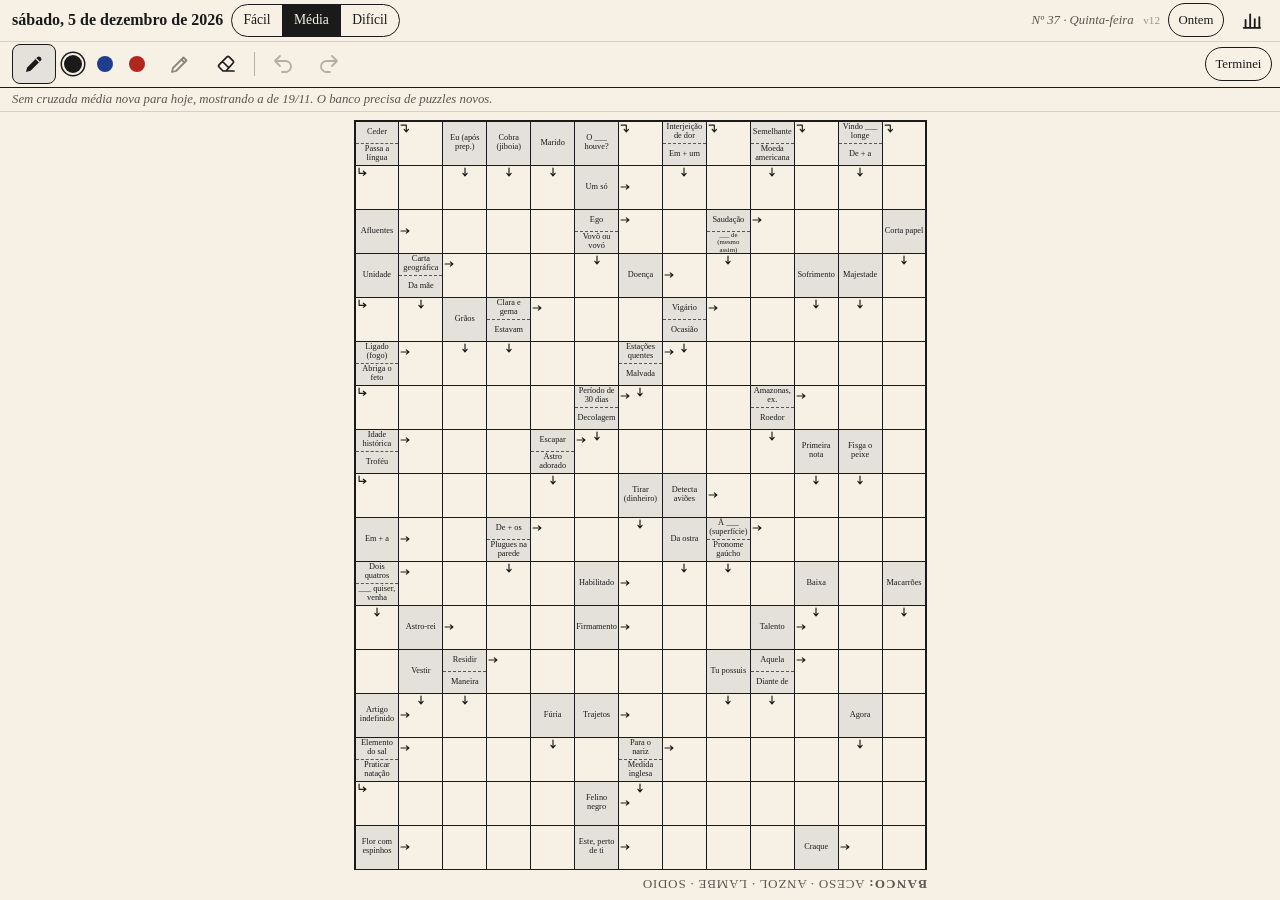
==== index.html @ 665adbab "Banco de palavras de ponta-cabeça embaixo da grade - Faixa "BANCO" com palavras raras da grade, inve" ====
<!doctype html>
<html lang="pt-BR">
<head>
  <meta charset="utf-8">
  <meta name="viewport" content="width=device-width, initial-scale=1, maximum-scale=1, user-scalable=no, viewport-fit=cover">
  <meta name="theme-color" content="#f6f1e4">
  <title>Cruzadas do Dia</title>
  <!-- As versões dos arquivos são controladas pelo service worker (sw.js). -->
  <link rel="stylesheet" href="css/estilo.css">
  <script type="module" src="js/app.js"></script>
</head>
<body>
  <header class="cabecalho">
    <!-- Barra de cima: o dia (data, nível, navegação, histórico) -->
    <div class="barra barra-dia">
      <p class="data" id="data-extenso"></p>
      <span class="niveis" role="group" aria-label="Nível">
        <button type="button" class="nivel" data-nivel="facil" aria-pressed="false">Fácil</button>
        <button type="button" class="nivel" data-nivel="media" aria-pressed="false">Média</button>
        <button type="button" class="nivel" data-nivel="dificil" aria-pressed="false">Difícil</button>
      </span>
      <span class="info">
        <span class="edicao" id="edicao"></span>
        <span class="versao" id="versao"></span>
      </span>
      <button type="button" class="botao-texto" id="ir-ontem" hidden>Ontem</button>
      <button type="button" class="botao-texto" id="ir-hoje" hidden>Hoje</button>
      <button type="button" class="botao-icone" id="abrir-historico" title="Meu histórico" aria-label="Meu histórico">
        <svg viewBox="0 0 24 24"><path d="M5 20V12 M10 20V6 M15 20v-9 M20 20V9 M3 20.5h18" fill="none" stroke="#1a1a1a" stroke-width="2" stroke-linecap="round"/></svg>
      </button>
    </div>

    <!-- Barra de baixo: a escrita (ferramentas) e o "Terminei" -->
    <div class="barra barra-escrita">
      <nav class="ferramentas" aria-label="Ferramentas">
        <button type="button" data-ferramenta="caneta" id="botao-caneta" title="Caneta" aria-label="Caneta">
          <svg viewBox="0 0 24 24"><path d="M4 20l1.2-4.6L15.5 5.1a2 2 0 0 1 2.8 0l.6.6a2 2 0 0 1 0 2.8L8.6 18.8z" fill="currentColor"/><path d="M14 6.6l3.4 3.4" stroke="#f6f1e4" stroke-width="1.2"/></svg>
        </button>
        <span class="cores" role="group" aria-label="Cor da caneta">
          <button type="button" class="cor" data-cor="preta" title="Caneta preta" aria-label="Caneta preta"></button>
          <button type="button" class="cor" data-cor="azul" title="Caneta azul" aria-label="Caneta azul"></button>
          <button type="button" class="cor" data-cor="vermelha" title="Caneta vermelha" aria-label="Caneta vermelha"></button>
        </span>
        <button type="button" data-ferramenta="lapis" title="Lápis" aria-label="Lápis">
          <svg viewBox="0 0 24 24"><path d="M4 20l1-4L15.5 5.5l3 3L8 19z" fill="none" stroke="#8a867e" stroke-width="1.8" stroke-linejoin="round"/><path d="M13.5 7.5l3 3" stroke="#8a867e" stroke-width="1.8"/></svg>
        </button>
        <button type="button" data-ferramenta="borracha" title="Borracha" aria-label="Borracha">
          <svg viewBox="0 0 24 24"><path d="M9 19l-4-4a1.5 1.5 0 0 1 0-2.1l8-8a1.5 1.5 0 0 1 2.1 0l4 4a1.5 1.5 0 0 1 0 2.1L12 19z M8.5 9.5l6 6 M9 19h11" fill="none" stroke="#1a1a1a" stroke-width="1.7" stroke-linejoin="round" stroke-linecap="round"/></svg>
        </button>
        <span class="separador" aria-hidden="true"></span>
        <button type="button" id="desfazer" title="Desfazer" aria-label="Desfazer" disabled>
          <svg viewBox="0 0 24 24"><path d="M9 14L4 9l5-5 M4 9h10.5a5.5 5.5 0 0 1 0 11H11" fill="none" stroke="#1a1a1a" stroke-width="1.8" stroke-linecap="round" stroke-linejoin="round"/></svg>
        </button>
        <button type="button" id="refazer" title="Refazer" aria-label="Refazer" disabled>
          <svg viewBox="0 0 24 24"><path d="M15 14l5-5-5-5 M20 9H9.5a5.5 5.5 0 0 0 0 11H13" fill="none" stroke="#1a1a1a" stroke-width="1.8" stroke-linecap="round" stroke-linejoin="round"/></svg>
        </button>
      </nav>
      <button type="button" class="botao-texto" id="terminei" hidden aria-pressed="false">Terminei</button>
    </div>
  </header>

  <p class="aviso" id="aviso" hidden></p>
  <button type="button" class="faixa" id="atualizacao" hidden>Atualização disponível · toque para recarregar</button>
  <button type="button" class="faixa" id="novo-puzzle" hidden>Novo puzzle disponível · toque para abrir</button>
  <button type="button" class="faixa faixa-clara" id="lembrete-ontem" hidden>Gabarito de ontem disponível · toque para avaliar</button>

  <!-- Dias passados: avaliação do dia e gabarito -->
  <div class="avaliacao" id="avaliacao" hidden>
    <span class="avaliacao-rotulo">Como foi?</span>
    <span class="avaliacao-opcoes" role="group" aria-label="Avaliação do dia">
      <button type="button" class="botao-texto" data-avaliacao="acertei-tudo" aria-pressed="false">Acertei tudo</button>
      <button type="button" class="botao-texto" data-avaliacao="errei-algumas" aria-pressed="false">Errei algumas</button>
      <button type="button" class="botao-texto" data-avaliacao="nao-terminei" aria-pressed="false">Não terminei</button>
    </span>
    <button type="button" class="botao-texto alternar-gabarito" id="alternar-gabarito">Ocultar gabarito</button>
  </div>
  <div class="toast" id="toast" role="status" hidden></div>

  <!-- Painel "Meu histórico": estatísticas, calendário e backup -->
  <dialog class="painel" id="historico" aria-labelledby="historico-titulo">
    <div class="painel-quadro">
      <div class="painel-topo">
        <h2 id="historico-titulo">Meu histórico</h2>
        <button type="button" class="botao-icone" id="fechar-historico" title="Fechar" aria-label="Fechar">
          <svg viewBox="0 0 24 24"><path d="M6 6l12 12 M18 6L6 18" fill="none" stroke="#1a1a1a" stroke-width="2" stroke-linecap="round"/></svg>
        </button>
      </div>
      <span class="niveis abas-nivel" role="group" aria-label="Nível do histórico">
        <button type="button" class="nivel" data-aba-nivel="facil" aria-pressed="false">Fácil</button>
        <button type="button" class="nivel" data-aba-nivel="media" aria-pressed="false">Média</button>
        <button type="button" class="nivel" data-aba-nivel="dificil" aria-pressed="false">Difícil</button>
      </span>
      <p class="historico-erro" id="historico-erro"></p>

      <div class="numeros">
        <div><strong id="est-jogados">0</strong><span>jogados</span></div>
        <div><strong id="est-porcentagem">0</strong><span>% acertei tudo</span></div>
        <div><strong id="est-atual">0</strong><span>sequência atual</span></div>
        <div><strong id="est-melhor">0</strong><span>melhor sequência</span></div>
      </div>

      <h3>Distribuição</h3>
      <div class="distribuicao" id="distribuicao"></div>

      <div class="mes">
        <button type="button" class="botao-icone" id="mes-anterior" aria-label="Mês anterior">
          <svg viewBox="0 0 24 24"><path d="M15 5l-7 7 7 7" fill="none" stroke="#1a1a1a" stroke-width="2" stroke-linecap="round" stroke-linejoin="round"/></svg>
        </button>
        <h3 id="mes-nome"></h3>
        <button type="button" class="botao-icone" id="mes-seguinte" aria-label="Mês seguinte">
          <svg viewBox="0 0 24 24"><path d="M9 5l7 7-7 7" fill="none" stroke="#1a1a1a" stroke-width="2" stroke-linecap="round" stroke-linejoin="round"/></svg>
        </button>
      </div>
      <div class="calendario" id="calendario"></div>
      <div class="legenda">
        <span><i class="estado-acertei-tudo"></i>Acertei tudo</span>
        <span><i class="estado-errei-algumas"></i>Errei algumas</span>
        <span><i class="estado-nao-terminei"></i>Não terminei</span>
        <span><i class="estado-jogou"></i>Falta avaliar</span>
      </div>

      <div class="backup">
        <span>Backup (tinta e registro):</span>
        <button type="button" class="botao-texto" id="exportar">Exportar</button>
        <button type="button" class="botao-texto" id="importar">Importar</button>
        <input type="file" id="arquivo-backup" accept=".json,application/json" hidden>
      </div>
    </div>
  </dialog>

  <main class="folha" id="folha">
    <!-- O "papel" envolve a grade e recebe a camada de tinta (canvas) por cima. -->
    <div class="papel" id="papel">
      <div class="grade" id="grade" aria-label="Grade"></div>
    </div>
    <!-- Banco: palavras raras da grade, de ponta-cabeça (como no jornal).
         Fica fora do .papel para não mudar a área da tinta. -->
    <div class="banco" id="banco" hidden></div>
  </main>
</body>
</html>
---- css/estilo.css ----
/* Cruzadas do Dia — visual de revista (cruzada direta) */

:root {
  --papel: #f6f1e4;
  --casa-dica: #e4e1da;   /* cinza bem claro */
  --tinta: #1a1a1a;
  --tinta-suave: #5a5650;
  --linha: #1a1a1a;
  --gabarito: #138a3a;    /* verde do gabarito */
  --serifa: Georgia, "Noto Serif", "Times New Roman", serif;
}

* { box-sizing: border-box; }

html, body {
  margin: 0;
  height: 100%;
  background: var(--papel);
  color: var(--tinta);
  font-family: var(--serifa);
  overflow: hidden;
  /* Sem seleção de texto nem menu de toque longo: é papel. */
  -webkit-user-select: none;
  user-select: none;
  -webkit-touch-callout: none;
  -webkit-tap-highlight-color: transparent;
}

body {
  display: flex;
  flex-direction: column;
  padding: env(safe-area-inset-top) env(safe-area-inset-right) env(safe-area-inset-bottom) env(safe-area-inset-left);
}

/* ---------- Cabeçalho (duas barras: o dia e a escrita) ---------- */

.cabecalho {
  border-bottom: 1.5px solid var(--linha);
  white-space: nowrap;
}

.barra {
  display: flex;
  align-items: center;
  gap: 0.5rem;
  min-width: 0;
  padding: 0.15rem 0.5rem 0.15rem 0.75rem;
}

.barra-escrita {
  border-top: 1px solid #d8d0bd;
  justify-content: space-between;
}

.data {
  margin: 0;
  font-size: 1rem;
  font-weight: 700;
  flex-shrink: 0;
}

@media (max-width: 760px) {
  .data .ano { display: none; }
}

/* Nome do puzzle e versão: discretos, encolhem até sumir se faltar espaço */
.info {
  flex: 1;
  min-width: 0;
  overflow: hidden;
  text-overflow: ellipsis;
  font-size: 0.8rem;
  font-style: italic;
  color: var(--tinta-suave);
  text-align: right;
}

.versao {
  margin-left: 0.4rem;
  font-style: normal;
  font-size: 0.7rem;
  opacity: 0.6;
}

/* Seletor de nível (cabeçalho e histórico) */
.niveis {
  display: inline-flex;
  flex-shrink: 0;
  border: 1.5px solid var(--linha);
  border-radius: 17px;
  overflow: hidden;
}

.nivel {
  height: 31px;
  padding: 0 0.7rem;
  border: 0;
  border-left: 1px solid var(--linha);
  background: transparent;
  color: var(--tinta);
  font: inherit;
  font-size: 0.85rem;
  touch-action: manipulation;
  cursor: pointer;
}
.nivel:first-child { border-left: 0; }
.nivel[aria-pressed="true"] { background: var(--linha); color: var(--papel); }

/* ---------- Barra de ferramentas ---------- */

.ferramentas {
  display: flex;
  align-items: center;
  gap: 2px;
  flex-shrink: 0;
}

.ferramentas button {
  width: 44px;
  height: 40px;
  display: grid;
  place-items: center;
  padding: 0;
  border: 1.5px solid transparent;
  border-radius: 8px;
  background: transparent;
  touch-action: manipulation;
  cursor: pointer;
}

.ferramentas button svg { width: 24px; height: 24px; }

.ferramentas button.ativa {
  border-color: var(--linha);
  background: var(--casa-dica);
}

.ferramentas button:disabled { opacity: 0.3; cursor: default; }

/* Bolinhas de cor da caneta */
.cores {
  display: flex;
  align-items: center;
  gap: 2px;
  margin-right: 4px;
}

.ferramentas button.cor {
  width: 30px;
  height: 40px;
  border: 0;
  background: transparent;
  position: relative;
}

.ferramentas button.cor::before {
  content: "";
  position: absolute;
  left: 50%;
  top: 50%;
  width: 16px;
  height: 16px;
  transform: translate(-50%, -50%);
  border-radius: 50%;
  background: var(--cor);
}

.ferramentas button.cor.escolhida::before {
  width: 18px;
  height: 18px;
  box-shadow: 0 0 0 2px var(--papel), 0 0 0 3.5px var(--cor);
}

.cor[data-cor="preta"]    { --cor: #1a1a1a; }
.cor[data-cor="azul"]     { --cor: #1f3d8f; }
.cor[data-cor="vermelha"] { --cor: #b3261e; }

.ferramentas .separador {
  width: 1px;
  height: 24px;
  margin: 0 4px;
  background: var(--tinta-suave);
  opacity: 0.4;
}


/* Botões de texto (Terminei, Ontem, Hoje, avaliação) */
.botao-texto {
  height: 34px;
  padding: 0 0.6rem;
  border: 1.5px solid var(--linha);
  border-radius: 17px;
  background: transparent;
  color: var(--tinta);
  font: inherit;
  font-size: 0.8rem;
  white-space: nowrap;
  touch-action: manipulation;
  cursor: pointer;
}
.botao-texto[hidden] { display: none; }
.botao-texto[aria-pressed="true"] {
  background: var(--linha);
  color: var(--papel);
}

.botao-icone {
  width: 40px;
  height: 36px;
  display: grid;
  place-items: center;
  padding: 0;
  border: 0;
  border-radius: 8px;
  background: transparent;
  touch-action: manipulation;
  cursor: pointer;
}
.botao-icone svg { width: 22px; height: 22px; }
.botao-icone:disabled { opacity: 0.25; cursor: default; }

/* ---------- Painel "Meu histórico" ---------- */

.painel {
  width: min(560px, calc(100vw - 32px));
  max-height: calc(100dvh - 32px);
  padding: 0;
  border: 1.5px solid var(--linha);
  border-radius: 10px;
  background: var(--papel);
  color: var(--tinta);
  overflow: auto;
  overscroll-behavior: contain;
}
.painel::backdrop { background: rgba(26, 26, 26, 0.45); }
.painel-quadro { padding: 0.75rem 1.1rem 1.1rem; }
.painel h2 { margin: 0; font-size: 1.3rem; }
.painel h3 { margin: 1rem 0 0.4rem; font-size: 0.95rem; }
.painel-topo { display: flex; align-items: center; justify-content: space-between; }
.abas-nivel { margin-top: 0.4rem; }
.historico-erro { margin: 0; color: #b3261e; font-size: 0.85rem; font-style: italic; }
.historico-erro:empty { display: none; }

/* Números (como no Termo) */
.numeros {
  display: grid;
  grid-template-columns: repeat(4, 1fr);
  gap: 0.5rem;
  margin-top: 0.75rem;
  text-align: center;
}
.numeros strong { display: block; font-size: 2rem; line-height: 1.1; }
.numeros span { font-size: 0.75rem; color: var(--tinta-suave); }

/* Cores dos resultados (barras, calendário, legenda) */
:root {
  --acertei: #3f9b57;
  --errei: #e0b13a;
  --nao-terminei: #e8a094;
}
.estado-acertei-tudo  { background: var(--acertei); color: #fff; }
.estado-errei-algumas { background: var(--errei); }
.estado-nao-terminei  { background: var(--nao-terminei); }

.distribuicao { display: grid; gap: 4px; }
.dist-linha { display: grid; grid-template-columns: 7.5rem 1fr; align-items: center; gap: 0.5rem; }
.dist-rotulo { font-size: 0.85rem; }
.dist-trilho { display: block; }
.dist-barra {
  display: block;
  min-width: 1.6rem;
  padding: 1px 6px;
  border-radius: 3px;
  text-align: right;
  font-size: 0.85rem;
  font-weight: 700;
}

/* Calendário */
.mes { display: flex; align-items: center; justify-content: space-between; margin-top: 0.6rem; }
.mes h3 { margin: 0; }
.calendario { display: grid; grid-template-columns: repeat(7, 1fr); gap: 4px; }
.cal-semana { text-align: center; font-size: 0.75rem; color: var(--tinta-suave); }
.cal-dia {
  aspect-ratio: 1;
  border: 1.5px solid transparent;
  border-radius: 6px;
  background: #ebe6d9;      /* não jogou */
  color: var(--tinta);
  font: inherit;
  font-size: 0.9rem;
  touch-action: manipulation;
  cursor: pointer;
}
.cal-dia:disabled { background: transparent; color: #b9b2a3; cursor: default; }
.cal-dia.estado-acertei-tudo  { background: var(--acertei); color: #fff; }
.cal-dia.estado-errei-algumas { background: var(--errei); }
.cal-dia.estado-nao-terminei  { background: var(--nao-terminei); }
.cal-dia.estado-jogou,
.cal-dia.estado-terminei { background: var(--papel); border-color: var(--tinta-suave); border-style: dashed; }
.cal-dia.estado-terminei { border-color: var(--acertei); }
.cal-dia.hoje { box-shadow: 0 0 0 2px var(--papel), 0 0 0 3.5px var(--linha); font-weight: 700; }

.legenda { display: flex; flex-wrap: wrap; gap: 0.3rem 0.9rem; margin-top: 0.6rem; font-size: 0.75rem; }
.legenda i {
  display: inline-block;
  width: 0.8rem;
  height: 0.8rem;
  margin-right: 0.3rem;
  border-radius: 3px;
  vertical-align: -1px;
}
.legenda i.estado-jogou { border: 1.5px dashed var(--tinta-suave); }

.backup {
  display: flex;
  align-items: center;
  flex-wrap: wrap;
  gap: 0.5rem;
  margin-top: 1rem;
  padding-top: 0.75rem;
  border-top: 1px solid #d8d0bd;
  font-size: 0.85rem;
}

/* Faixa de avaliação (dias passados) */
.avaliacao {
  display: flex;
  align-items: center;
  flex-wrap: wrap;
  gap: 0.4rem 0.6rem;
  padding: 0.35rem 0.75rem;
  border-bottom: 1px solid #d8d0bd;
}
.avaliacao[hidden] { display: none; }
.avaliacao-rotulo { font-weight: 700; font-size: 0.9rem; }
.avaliacao-opcoes { display: flex; gap: 4px; flex-wrap: wrap; }
.alternar-gabarito {
  margin-left: auto;
  border-color: var(--gabarito);
  color: var(--gabarito);
}

.aviso {
  margin: 0;
  padding: 0.25rem 0.75rem;
  font-size: 0.8rem;
  font-style: italic;
  color: var(--tinta-suave);
  border-bottom: 1px solid #d8d0bd;
}

/* Faixa "Novo puzzle disponível" (virada da meia-noite) */
.faixa {
  margin: 0;
  padding: 0.5rem 0.75rem;
  border: 0;
  border-bottom: 1.5px solid var(--linha);
  background: var(--linha);
  color: var(--papel);
  font: inherit;
  font-weight: 700;
  text-align: center;
  cursor: pointer;
}
.faixa[hidden] { display: none; }
.faixa-clara {
  background: var(--casa-dica);
  color: var(--tinta);
  border-bottom-color: #d8d0bd;
  font-weight: 400;
}

/* Mensagem rápida (ex.: gesto de voltar ignorado) */
.toast {
  position: fixed;
  left: 50%;
  bottom: 24px;
  transform: translateX(-50%);
  max-width: calc(100% - 48px);
  padding: 0.6rem 1rem;
  border-radius: 8px;
  background: rgba(26, 26, 26, 0.9);
  color: var(--papel);
  font-size: 0.95rem;
  z-index: 20;
  pointer-events: none;
}
.toast[hidden] { display: none; }

/* ---------- Folha ---------- */

.folha {
  flex: 1;
  min-height: 0;
  display: flex;
  flex-direction: column;
  align-items: center;
  justify-content: center;
  /* margem lateral maior: tira a grade da faixa do gesto de voltar do Android */
  padding: 0.5rem 24px;
}

/* ---------- Papel + camada de tinta ---------- */

.papel {
  position: relative;
  touch-action: none;       /* sem rolagem/zoom do navegador ao escrever */
}

.tinta {
  position: absolute;
  inset: 0;
  width: 100%;
  height: 100%;
  pointer-events: none;     /* os eventos vão para o .papel */
}

/* ---------- Banco (palavras de ajuda, de ponta-cabeça) ---------- */

.banco {
  flex: none;
  margin-top: 6px;
  text-align: right;            /* depois de girar, fica no canto de baixo à direita */
  font-size: 13px;
  line-height: 1.2;
  letter-spacing: 0.06em;
  color: var(--tinta-suave);
}

.banco[hidden] { display: none; }

.banco span {
  display: inline-block;
  transform: rotate(180deg);
}

.banco b { font-weight: 700; letter-spacing: 0.1em; }

/* ---------- Diagnóstico (?debug=1) ---------- */

.diagnostico {
  position: fixed;
  left: 8px;
  right: 8px;
  bottom: 8px;
  max-height: 40vh;
  overflow: hidden;
  padding: 6px 8px;
  border-radius: 6px;
  background: rgba(20, 20, 20, 0.82);
  color: #e8ffe8;
  font: 12px/1.35 ui-monospace, "Roboto Mono", Consolas, monospace;
  white-space: pre;
  pointer-events: none;
  z-index: 10;
}

.diagnostico button {
  pointer-events: auto;
  float: right;
  font: inherit;
  padding: 2px 8px;
}

/* ---------- Grade ---------- */

.grade {
  --n-colunas: 13;
  --n-linhas: 17;
  display: grid;
  grid-template-columns: repeat(var(--n-colunas), 1fr);
  grid-template-rows: repeat(var(--n-linhas), 1fr);
  gap: 1px;
  padding: 1.5px;
  background: var(--linha);       /* o fundo vira as linhas finas */
  container-type: size;           /* tamanhos proporcionais à casa */
  --casa-l: calc(100cqw / var(--n-colunas));
  --casa-a: calc(100cqh / var(--n-linhas));
}

.casa {
  position: relative;
  min-width: 0;
  min-height: 0;
  background: var(--papel);
}

.casa.preta { background: var(--linha); }

/* Casa de dica: uma ou duas dicas empilhadas */
.casa.dica {
  background: var(--casa-dica);
  display: flex;
  flex-direction: column;
}

.dica-texto {
  flex: 1;
  min-height: 0;
  display: flex;
  align-items: center;
  justify-content: center;
  text-align: center;
  padding: 1px 2px;
  overflow: hidden;
  font-size: calc(var(--casa-l) * 0.19);
  line-height: 1.05;
  overflow-wrap: normal;   /* não corta palavra no meio; a fonte diminui até caber */
}

.dica-texto.apertada { overflow-wrap: anywhere; } /* último recurso */

.casa.dupla .dica-texto + .dica-texto {
  border-top: 1px dashed var(--tinta-suave);
}

/* ---------- Setas (na casa onde a resposta começa) ---------- */

.seta {
  position: absolute;
  width: calc(var(--casa-l) * 0.24);
  height: calc(var(--casa-l) * 0.24);
  fill: none;
  stroke: var(--tinta);
  stroke-width: 1.1;
  stroke-linecap: round;
  stroke-linejoin: round;
  pointer-events: none;
}

.seta-direita { left: 1px; top: 50%; transform: translateY(-50%); }
.seta-direita.metade-cima { top: 25%; }
.seta-direita.metade-baixo { top: 75%; }
.seta-baixo { top: 1px; left: 50%; transform: translateX(-50%); }
.seta-baixo-direita,
.seta-direita-baixo { top: 1px; left: 1px; }
.seta-direita-baixo.metade-baixo { top: 50%; }

/* Gabarito (dias passados): letras verdes, levemente transparentes, por baixo da tinta.
   Verde para não confundir com nenhuma cor de caneta. */
.letra-gabarito {
  position: absolute;
  inset: 0;
  display: none;
  place-items: center;
  font-family: var(--serifa);
  font-size: calc(min(var(--casa-l), var(--casa-a)) * 0.62);
  line-height: 1;
  color: var(--gabarito);
  opacity: 0.5;
  pointer-events: none;
}
.grade.com-gabarito .letra-gabarito { display: grid; }

.erro {
  padding: 2rem;
  font-style: italic;
}
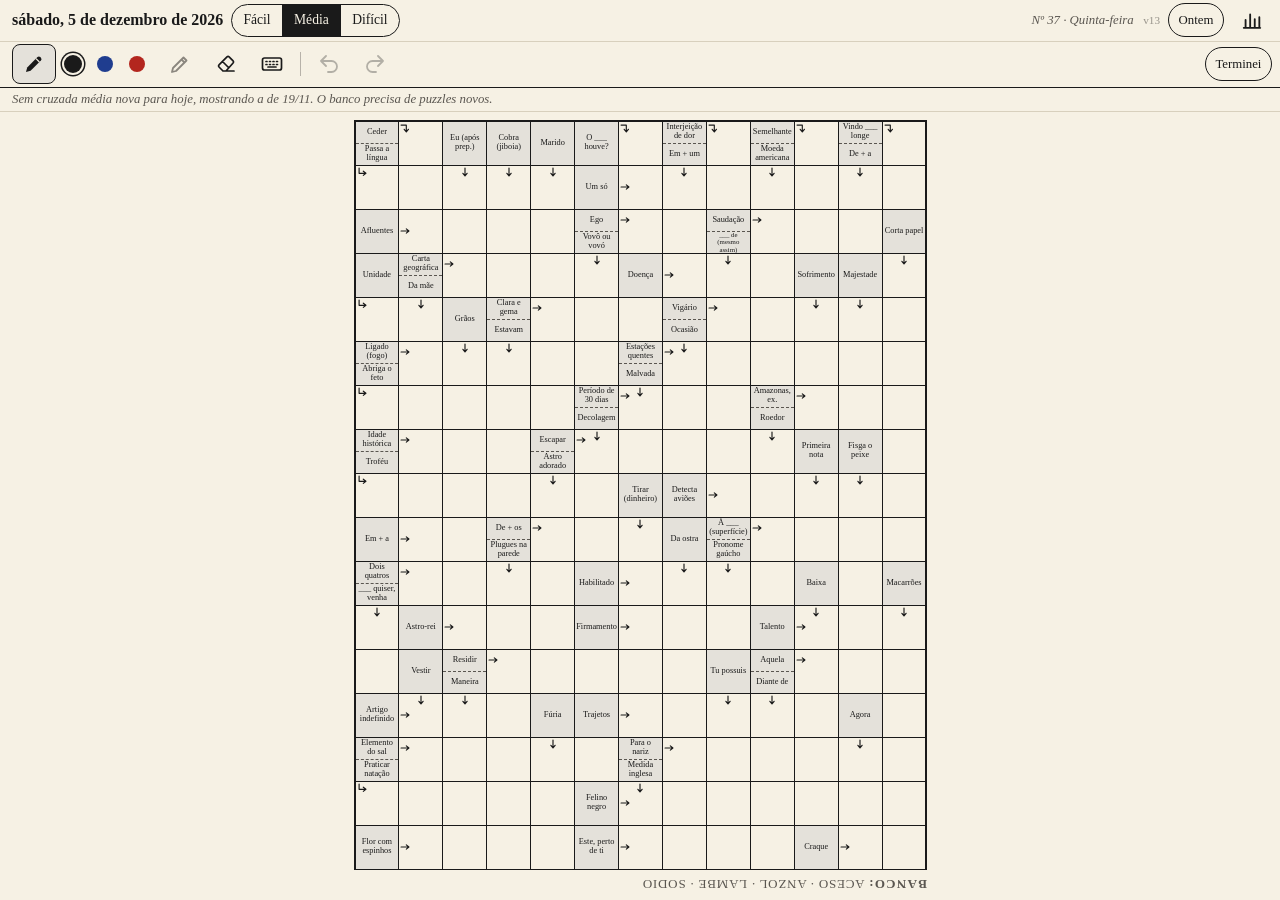
==== commit d3e94061: "Etapa 9: modo teclado - Ferramenta Teclado na barra: tocar numa casa seleciona (dedo, caneta ou   mo" ====
--- a/index.html
+++ b/index.html
@@ -47,6 +47,9 @@
         <button type="button" data-ferramenta="borracha" title="Borracha" aria-label="Borracha">
           <svg viewBox="0 0 24 24"><path d="M9 19l-4-4a1.5 1.5 0 0 1 0-2.1l8-8a1.5 1.5 0 0 1 2.1 0l4 4a1.5 1.5 0 0 1 0 2.1L12 19z M8.5 9.5l6 6 M9 19h11" fill="none" stroke="#1a1a1a" stroke-width="1.7" stroke-linejoin="round" stroke-linecap="round"/></svg>
         </button>
+        <button type="button" data-ferramenta="teclado" title="Teclado" aria-label="Teclado">
+          <svg viewBox="0 0 24 24"><rect x="2.5" y="6" width="19" height="12" rx="2" fill="none" stroke="#1a1a1a" stroke-width="1.7"/><path d="M6 9.5h1 M9.5 9.5h1 M13 9.5h1 M16.5 9.5h1 M6 12.5h1 M9.5 12.5h1 M13 12.5h1 M16.5 12.5h1 M8 15h8" stroke="#1a1a1a" stroke-width="1.7" stroke-linecap="round"/></svg>
+        </button>
         <span class="separador" aria-hidden="true"></span>
         <button type="button" id="desfazer" title="Desfazer" aria-label="Desfazer" disabled>
           <svg viewBox="0 0 24 24"><path d="M9 14L4 9l5-5 M4 9h10.5a5.5 5.5 0 0 1 0 11H11" fill="none" stroke="#1a1a1a" stroke-width="1.8" stroke-linecap="round" stroke-linejoin="round"/></svg>
@@ -72,6 +75,7 @@
       <button type="button" class="botao-texto" data-avaliacao="errei-algumas" aria-pressed="false">Errei algumas</button>
       <button type="button" class="botao-texto" data-avaliacao="nao-terminei" aria-pressed="false">Não terminei</button>
     </span>
+    <span class="resumo-letras" id="resumo-letras" hidden></span>
     <button type="button" class="botao-texto alternar-gabarito" id="alternar-gabarito">Ocultar gabarito</button>
   </div>
   <div class="toast" id="toast" role="status" hidden></div>
@@ -136,6 +140,11 @@
     <!-- Banco: palavras raras da grade, de ponta-cabeça (como no jornal).
          Fica fora do .papel para não mudar a área da tinta. -->
     <div class="banco" id="banco" hidden></div>
+    <!-- Modo teclado: dica da palavra selecionada + teclado próprio (estilo Termo). -->
+    <div class="area-teclado" id="area-teclado" hidden>
+      <p class="dica-atual" id="dica-atual"></p>
+      <div class="teclado" id="teclado" role="group" aria-label="Teclado"></div>
+    </div>
   </main>
 </body>
 </html>
--- a/css/estilo.css
+++ b/css/estilo.css
@@ -557,3 +557,110 @@
   padding: 2rem;
   font-style: italic;
 }
+
+/* ---------- Modo teclado ---------- */
+
+/* Letras digitadas: letra de forma, por baixo da tinta (o canvas fica por cima). */
+.letra-digitada {
+  position: absolute;
+  inset: 0;
+  display: grid;
+  place-items: center;
+  font-family: system-ui, "Roboto", "Segoe UI", sans-serif;
+  font-weight: 600;
+  font-size: calc(min(var(--casa-l), var(--casa-a)) * 0.56);
+  line-height: 1;
+  color: var(--tinta);
+  pointer-events: none;
+}
+
+/* Palavra e casa selecionadas (só no modo teclado). */
+.casa.sel-palavra { background: #f4e7b8; }
+.casa.sel-casa    { background: #e9cf6e; }
+
+/* Gabarito: letra digitada certa ganha fundo verde claro; errada fica riscada,
+   com a certa pequena em verde no canto (no lugar da letra verde grande). */
+.grade.com-gabarito .casa.digitada .letra-gabarito { display: none; }
+.grade.com-gabarito .casa.certa { background: #d7ecd9; }
+.grade.com-gabarito .casa.errada .letra-digitada {
+  text-decoration: line-through;
+  text-decoration-color: var(--gabarito);
+  text-decoration-thickness: 2px;
+}
+.grade.com-gabarito .casa.errada .letra-gabarito {
+  display: block;
+  inset: auto 2px 1px auto;
+  font-size: calc(min(var(--casa-l), var(--casa-a)) * 0.3);
+  font-weight: 700;
+  opacity: 0.9;
+}
+
+.resumo-letras { font-size: 0.8rem; color: var(--gabarito); font-weight: 700; }
+.resumo-letras[hidden],
+.avaliacao:not(.com-gabarito) .resumo-letras { display: none; }
+
+/* Faixa da dica atual + teclado, embaixo da grade */
+.area-teclado {
+  flex: none;
+  width: 100%;
+  max-width: 620px;
+  margin-top: 6px;
+}
+.area-teclado[hidden] { display: none; }
+
+.dica-atual {
+  margin: 0 0 6px;
+  padding: 0.35rem 0.75rem;
+  min-height: 2.1rem;
+  border-radius: 8px;
+  background: var(--casa-dica);
+  font-size: 1.05rem;
+  line-height: 1.4rem;
+  white-space: nowrap;
+  overflow: hidden;
+  text-overflow: ellipsis;
+}
+.dica-atual.vazia { color: var(--tinta-suave); font-style: italic; }
+.dica-atual-seta { margin-right: 0.5rem; font-weight: 700; }
+
+/* Teclado no estilo do Termo, em tons de papel */
+.teclado { display: grid; gap: 5px; }
+.teclado-fileira { display: flex; justify-content: center; gap: 5px; }
+.tecla {
+  flex: 1 1 0;
+  max-width: 54px;
+  height: 46px;
+  padding: 0;
+  border: 0;
+  border-radius: 6px;
+  background: #ddd7c8;
+  color: var(--tinta);
+  font: 700 1.1rem system-ui, "Roboto", "Segoe UI", sans-serif;
+  touch-action: manipulation;
+  cursor: pointer;
+}
+.tecla:active { background: #c9c1ad; }
+.tecla-larga { flex-grow: 1.5; max-width: 80px; font-size: 1.25rem; }
+
+/* Paisagem: sobra largura e falta altura, então o teclado vai para o lado da grade.
+   --posicao avisa o ajustarTamanho (js/grade.js) para descontar a largura, não a altura. */
+@media (orientation: landscape) and (min-width: 900px) {
+  body.modo-teclado .folha {
+    display: grid;
+    grid-template-columns: auto minmax(300px, 440px);
+    grid-template-rows: auto auto;
+    align-content: center;
+    justify-content: center;
+    column-gap: 32px;
+  }
+  body.modo-teclado .papel { grid-column: 1; grid-row: 1; }
+  body.modo-teclado .banco { grid-column: 1; grid-row: 2; justify-self: start; }
+  body.modo-teclado .area-teclado {
+    --posicao: lado;
+    grid-column: 2;
+    grid-row: 1 / span 2;
+    align-self: center;
+    width: 440px;
+    margin-top: 0;
+  }
+}
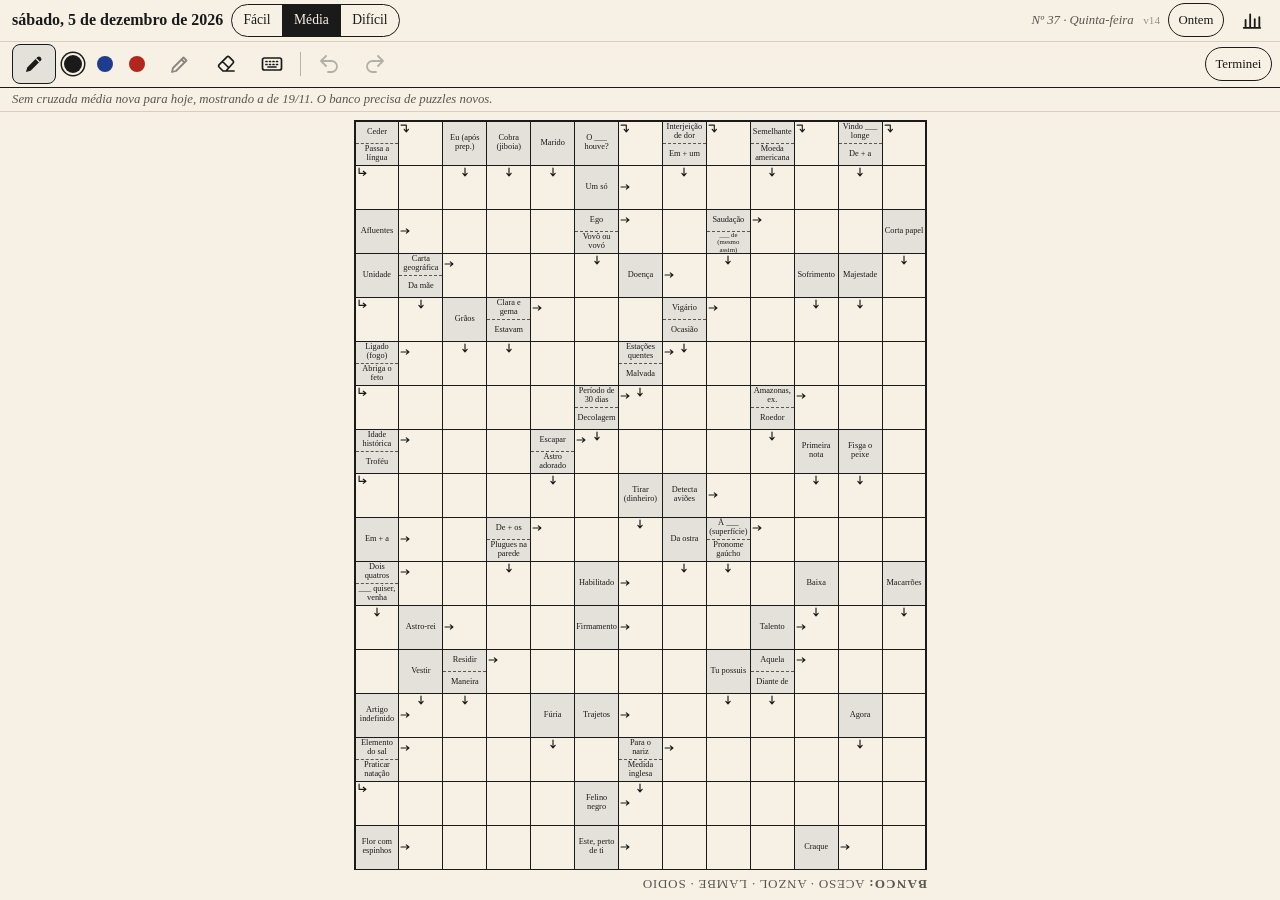
==== commit daa26c58: "Etapa 10: layout de celular - Abaixo de 600 px o modo teclado fica sempre ligado e as ferramentas de" ====
--- a/index.html
+++ b/index.html
@@ -142,7 +142,15 @@
     <div class="banco" id="banco" hidden></div>
     <!-- Modo teclado: dica da palavra selecionada + teclado próprio (estilo Termo). -->
     <div class="area-teclado" id="area-teclado" hidden>
-      <p class="dica-atual" id="dica-atual"></p>
+      <div class="faixa-dica">
+        <button type="button" class="dica-navegar" id="dica-anterior" title="Palavra anterior" aria-label="Palavra anterior">
+          <svg viewBox="0 0 24 24"><path d="M15 5l-7 7 7 7" fill="none" stroke="#1a1a1a" stroke-width="2.2" stroke-linecap="round" stroke-linejoin="round"/></svg>
+        </button>
+        <p class="dica-atual" id="dica-atual"></p>
+        <button type="button" class="dica-navegar" id="dica-seguinte" title="Próxima palavra" aria-label="Próxima palavra">
+          <svg viewBox="0 0 24 24"><path d="M9 5l7 7-7 7" fill="none" stroke="#1a1a1a" stroke-width="2.2" stroke-linecap="round" stroke-linejoin="round"/></svg>
+        </button>
+      </div>
       <div class="teclado" id="teclado" role="group" aria-label="Teclado"></div>
     </div>
   </main>
--- a/css/estilo.css
+++ b/css/estilo.css
@@ -609,7 +609,9 @@
 .area-teclado[hidden] { display: none; }
 
 .dica-atual {
-  margin: 0 0 6px;
+  flex: 1;
+  min-width: 0;
+  margin: 0;
   padding: 0.35rem 0.75rem;
   min-height: 2.1rem;
   border-radius: 8px;
@@ -664,3 +666,62 @@
     margin-top: 0;
   }
 }
+
+/* Faixa da dica com ◀ ▶ (palavra anterior / seguinte) */
+.faixa-dica {
+  display: flex;
+  align-items: center;
+  gap: 4px;
+  margin-bottom: 6px;
+}
+.dica-navegar {
+  flex: none;
+  width: 40px;
+  height: 2.1rem;
+  display: grid;
+  place-items: center;
+  padding: 0;
+  border: 0;
+  border-radius: 8px;
+  background: var(--casa-dica);
+  touch-action: manipulation;
+  cursor: pointer;
+}
+.dica-navegar svg { width: 20px; height: 20px; }
+.dica-navegar:active { background: #c9c1ad; }
+
+/* Data: por extenso no tablet/PC, curta no celular */
+.data-curta { display: none; }
+
+/* ---------- Celular (tela estreita) ----------
+   Sem caneta: o modo teclado fica sempre ligado (js/app.js, mesmo limite de 599px),
+   então as ferramentas de caneta somem e a grade usa quase toda a largura. */
+@media (max-width: 599px) {
+  .barra { gap: 0.35rem; padding: 0.15rem 0.4rem; flex-wrap: wrap; }
+  .data { font-size: 0.95rem; }
+  .data-longa { display: none; }
+  .data-curta { display: inline; }
+  .info { display: none; }
+  .barra-dia .niveis { margin-left: auto; }
+  .nivel { height: 30px; padding: 0 0.55rem; font-size: 0.8rem; }
+  .barra-dia .botao-texto { height: 30px; padding: 0 0.5rem; }
+  .botao-icone { width: 34px; }
+
+  .ferramentas [data-ferramenta],
+  .ferramentas .cores,
+  .ferramentas .separador { display: none; }
+
+  .folha { padding: 0.35rem 6px; }
+  .banco { margin-top: 3px; font-size: 11px; }
+
+  .area-teclado { margin-top: 4px; max-width: none; }
+  .faixa-dica { margin-bottom: 4px; }
+  .dica-atual { font-size: 0.95rem; padding: 0.3rem 0.5rem; }
+  .teclado, .teclado-fileira { gap: 4px; }
+  .tecla { height: 42px; font-size: 1rem; }
+
+  .avaliacao { padding: 0.3rem 0.4rem; gap: 0.3rem; }
+  .avaliacao-rotulo { display: none; }
+  .sem-celular { display: none; }
+  .avaliacao .botao-texto { height: 30px; padding: 0 0.45rem; font-size: 0.75rem; }
+}
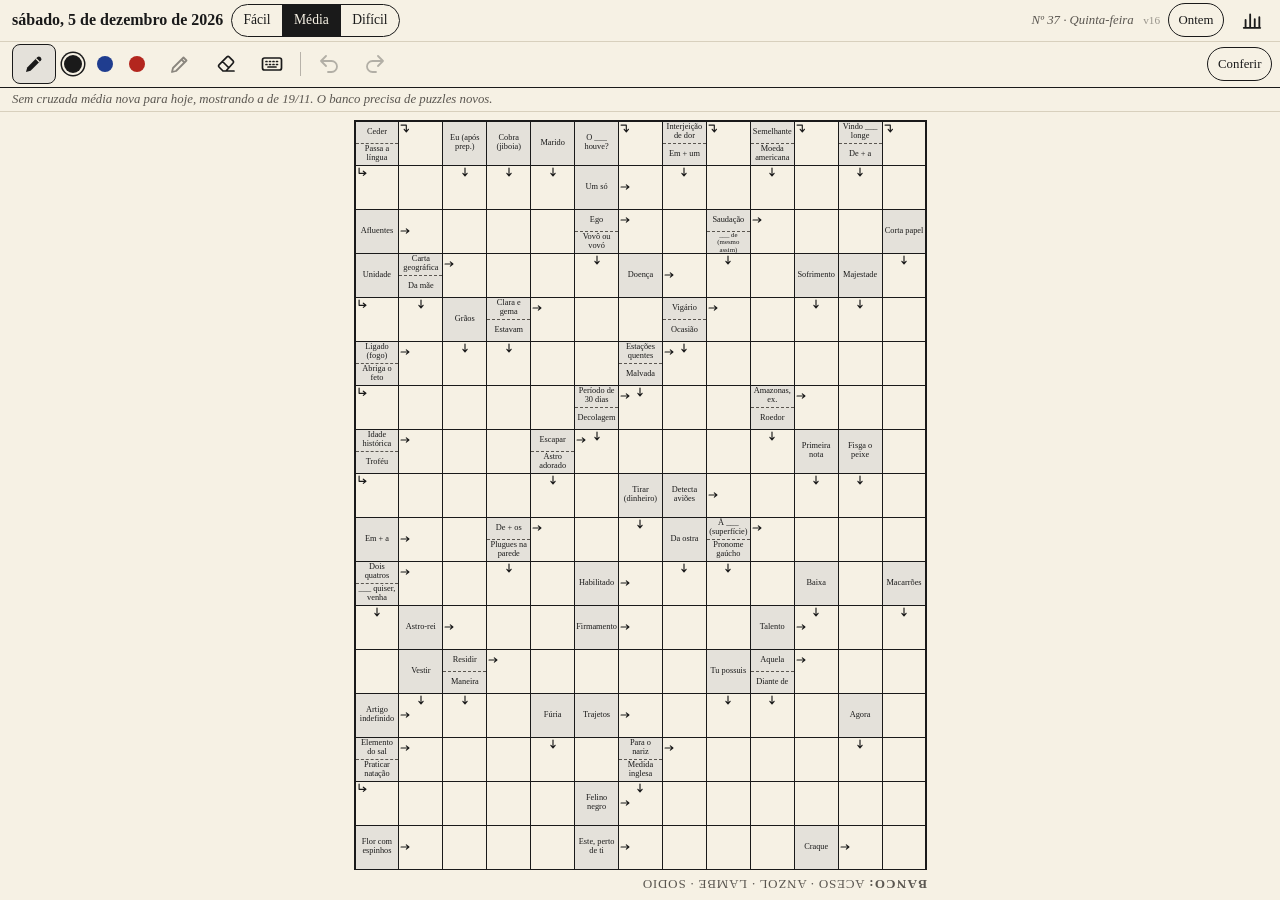
==== commit 16f9bda7: "Etapa 11, fase 2: conferir no dia - Botão Conferir (no lugar do Terminei): lê em segundo plano cada " ====
--- a/index.html
+++ b/index.html
@@ -58,23 +58,30 @@
           <svg viewBox="0 0 24 24"><path d="M15 14l5-5-5-5 M20 9H9.5a5.5 5.5 0 0 0 0 11H13" fill="none" stroke="#1a1a1a" stroke-width="1.8" stroke-linecap="round" stroke-linejoin="round"/></svg>
         </button>
       </nav>
-      <button type="button" class="botao-texto" id="terminei" hidden aria-pressed="false">Terminei</button>
+      <button type="button" class="botao-texto" id="conferir" hidden aria-pressed="false">Conferir</button>
     </div>
   </header>
 
   <p class="aviso" id="aviso" hidden></p>
   <button type="button" class="faixa" id="atualizacao" hidden>Atualização disponível · toque para recarregar</button>
   <button type="button" class="faixa" id="novo-puzzle" hidden>Novo puzzle disponível · toque para abrir</button>
-  <button type="button" class="faixa faixa-clara" id="lembrete-ontem" hidden>Gabarito de ontem disponível · toque para avaliar</button>
+  <button type="button" class="faixa faixa-clara" id="lembrete-ontem" hidden>Ontem ficou sem conferir · toque para ver o gabarito</button>
 
-  <!-- Dias passados: avaliação do dia e gabarito -->
+  <!-- Hoje: resultado da conferência (sem mostrar respostas) -->
+  <div class="resultado" id="resultado" hidden>
+    <span class="resultado-texto" id="resultado-texto"></span>
+    <span class="resultado-botoes">
+      <button type="button" class="botao-texto" id="aceitar-ilegiveis" hidden>As ilegíveis estão certas</button>
+      <button type="button" class="botao-texto" id="desistir">Desistir</button>
+      <button type="button" class="botao-icone" id="fechar-resultado" title="Fechar" aria-label="Fechar">
+        <svg viewBox="0 0 24 24"><path d="M6 6l12 12 M18 6L6 18" fill="none" stroke="#1a1a1a" stroke-width="2" stroke-linecap="round"/></svg>
+      </button>
+    </span>
+  </div>
+
+  <!-- Dias passados: como o dia terminou e o gabarito -->
   <div class="avaliacao" id="avaliacao" hidden>
-    <span class="avaliacao-rotulo">Como foi?</span>
-    <span class="avaliacao-opcoes" role="group" aria-label="Avaliação do dia">
-      <button type="button" class="botao-texto" data-avaliacao="acertei-tudo" aria-pressed="false">Acertei tudo</button>
-      <button type="button" class="botao-texto" data-avaliacao="errei-algumas" aria-pressed="false">Errei algumas</button>
-      <button type="button" class="botao-texto" data-avaliacao="nao-terminei" aria-pressed="false">Não terminei</button>
-    </span>
+    <span class="avaliacao-texto" id="avaliacao-texto"></span>
     <span class="resumo-letras" id="resumo-letras" hidden></span>
     <button type="button" class="botao-texto alternar-gabarito" id="alternar-gabarito">Ocultar gabarito</button>
   </div>
@@ -120,7 +127,7 @@
         <span><i class="estado-acertei-tudo"></i>Acertei tudo</span>
         <span><i class="estado-errei-algumas"></i>Errei algumas</span>
         <span><i class="estado-nao-terminei"></i>Não terminei</span>
-        <span><i class="estado-jogou"></i>Falta avaliar</span>
+        <span><i class="estado-jogou"></i>Em andamento</span>
       </div>
 
       <div class="backup">
--- a/css/estilo.css
+++ b/css/estilo.css
@@ -725,3 +725,39 @@
   .sem-celular { display: none; }
   .avaliacao .botao-texto { height: 30px; padding: 0 0.45rem; font-size: 0.75rem; }
 }
+
+/* ---------- Conferência (botão Conferir) ---------- */
+
+/* Marcas na grade, sem mostrar a resposta. Laranja para não confundir com a
+   caneta vermelha nem com o verde do gabarito. Ficam por baixo da tinta. */
+.casa.marca-errada::after,
+.casa.marca-ilegivel::after {
+  content: "";
+  position: absolute;
+  inset: 10%;
+  border-radius: 50%;
+  pointer-events: none;
+}
+.casa.marca-errada::after { border: 2.5px solid #e0782a; }
+.casa.marca-ilegivel::after { border: 2px dashed #8a867e; border-radius: 8px; }
+
+/* Faixa com o resultado da conferência */
+.resultado {
+  display: flex;
+  align-items: center;
+  flex-wrap: wrap;
+  gap: 0.3rem 0.6rem;
+  padding: 0.3rem 0.5rem 0.3rem 0.75rem;
+  border-bottom: 1px solid #d8d0bd;
+  background: #fbeee3;
+}
+.resultado[hidden] { display: none; }
+.resultado-texto { font-size: 0.9rem; font-weight: 700; color: #a8521a; }
+.resultado-botoes { display: flex; align-items: center; gap: 4px; margin-left: auto; }
+.resultado .botao-texto { height: 30px; font-size: 0.78rem; }
+.resultado .botao-icone { width: 32px; height: 30px; }
+.resultado .botao-icone svg { width: 18px; height: 18px; }
+
+#conferir:disabled { cursor: default; }
+#conferir[aria-pressed="true"]:disabled { opacity: 1; }
+.avaliacao-texto { font-size: 0.85rem; font-weight: 700; }
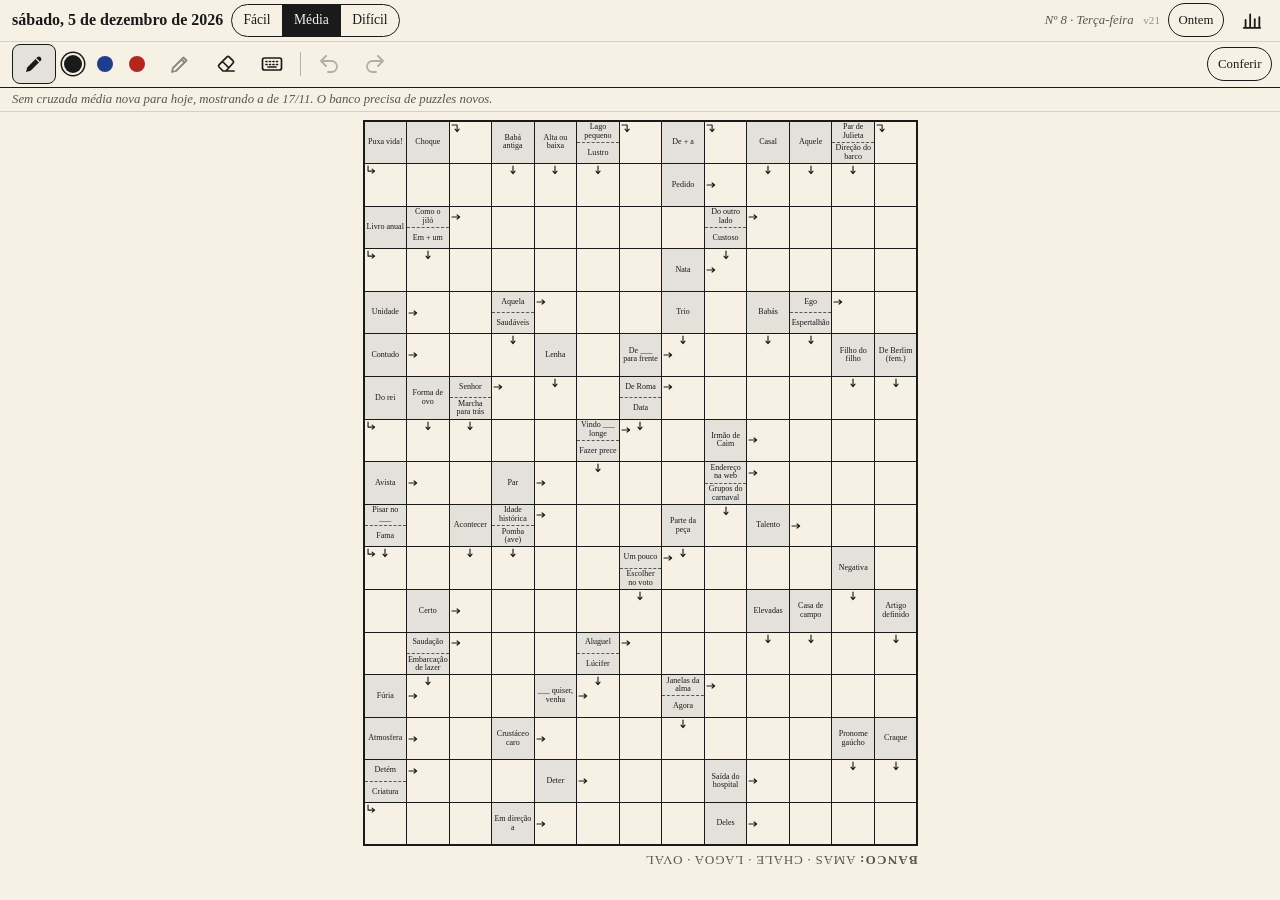
==== commit b717d21c: "Dias com tema: temas.json no gerador, tema no puzzle e no app O gerador lê tools/temas.json (por dat" ====
--- a/index.html
+++ b/index.html
@@ -128,6 +128,7 @@
         <span><i class="estado-errei-algumas"></i>Errei algumas</span>
         <span><i class="estado-nao-terminei"></i>Não terminei</span>
         <span><i class="estado-jogou"></i>Em andamento</span>
+        <span id="legenda-tema" hidden>★ Dia com tema</span>
       </div>
 
       <div class="backup">
--- a/css/estilo.css
+++ b/css/estilo.css
@@ -266,6 +266,8 @@
 .dist-linha { display: grid; grid-template-columns: 7.5rem 1fr; align-items: center; gap: 0.5rem; }
 .dist-rotulo { font-size: 0.85rem; }
 .dist-trilho { display: block; }
+.dist-linha.hoje .dist-rotulo { font-weight: 700; }
+.dist-linha.hoje .dist-barra { outline: 2px solid var(--tinta); outline-offset: 1px; }
 .dist-barra {
   display: block;
   min-width: 1.6rem;
@@ -300,6 +302,15 @@
 .cal-dia.estado-terminei { background: var(--papel); border-color: var(--tinta-suave); border-style: dashed; }
 .cal-dia.estado-terminei { border-color: var(--acertei); }
 .cal-dia.hoje { box-shadow: 0 0 0 2px var(--papel), 0 0 0 3.5px var(--linha); font-weight: 700; }
+.cal-dia.com-tema { position: relative; }
+.cal-dia.com-tema::after {
+  content: '★';
+  position: absolute;
+  top: 1px;
+  right: 3px;
+  font-size: 0.55rem;
+  line-height: 1;
+}
 
 .legenda { display: flex; flex-wrap: wrap; gap: 0.3rem 0.9rem; margin-top: 0.6rem; font-size: 0.75rem; }
 .legenda i {
@@ -397,8 +408,9 @@
   flex-direction: column;
   align-items: center;
   justify-content: center;
-  /* margem lateral maior: tira a grade da faixa do gesto de voltar do Android */
-  padding: 0.5rem 24px;
+  /* margem lateral maior: tira a grade da faixa do gesto de voltar do Android;
+     embaixo, tira o canto da grade da zona do gesto do assistente (cantos de baixo) */
+  padding: 0.5rem 24px calc(32px + env(safe-area-inset-bottom, 0px));
 }
 
 /* ---------- Papel + camada de tinta ---------- */
@@ -436,6 +448,26 @@
 }
 
 .banco b { font-weight: 700; letter-spacing: 0.1em; }
+
+/* Dia com tema: o nome do tema à esquerda, de pé; o banco à direita. */
+.banco.com-tema {
+  display: flex;
+  justify-content: space-between;
+  align-items: baseline;
+  gap: 0.8rem;
+}
+.banco .tema {
+  font-family: var(--serifa);
+  font-style: italic;
+  letter-spacing: 0.02em;
+  color: var(--tinta);
+  background: var(--casa-dica);
+  padding: 0 0.4em;
+  border-radius: 3px;
+  white-space: nowrap;
+  overflow: hidden;
+  text-overflow: ellipsis;
+}
 
 /* ---------- Diagnóstico (?debug=1) ---------- */
 
@@ -740,6 +772,19 @@
 }
 .casa.marca-errada::after { border: 2.5px solid #e0782a; }
 .casa.marca-ilegivel::after { border: 2px dashed #8a867e; border-radius: 8px; }
+/* Casa que ficou vazia (Conferir com a grade incompleta): um pontinho no meio. */
+.casa.marca-vazia::after {
+  content: "";
+  position: absolute;
+  left: 50%;
+  top: 50%;
+  width: 7px;
+  height: 7px;
+  transform: translate(-50%, -50%);
+  border-radius: 50%;
+  background: #d9a400;
+  pointer-events: none;
+}
 
 /* Faixa com o resultado da conferência */
 .resultado {
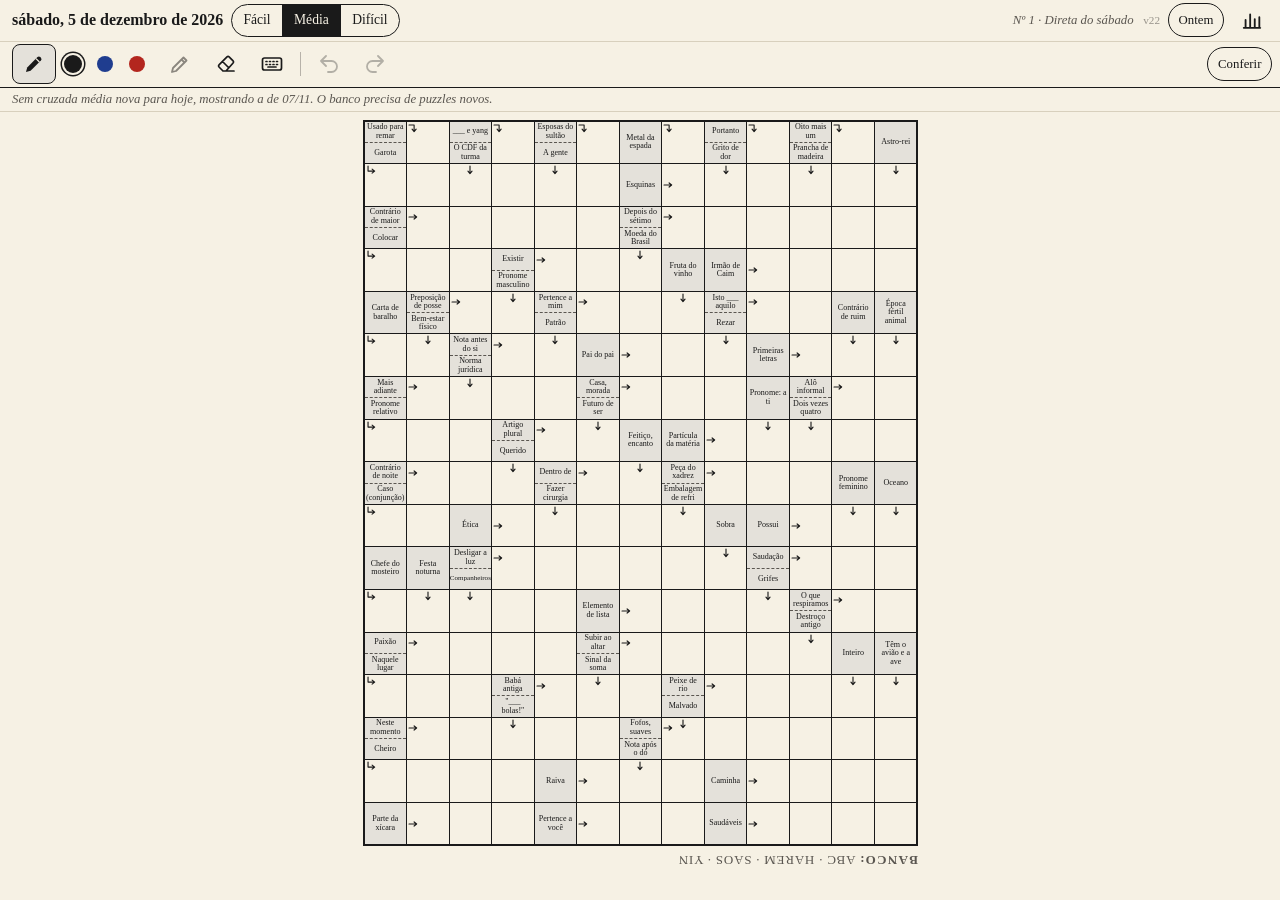
==== commit db85f75a: "Dia com tema: visual de edição especial Faixa de capa com o nome do tema na fonte do tema (Russo One" ====
--- a/index.html
+++ b/index.html
@@ -61,6 +61,9 @@
       <button type="button" class="botao-texto" id="conferir" hidden aria-pressed="false">Conferir</button>
     </div>
   </header>
+
+  <!-- Dia com tema: faixa de capa (nome do tema em letras grandes) -->
+  <div class="capa-tema" id="capa-tema" hidden></div>
 
   <p class="aviso" id="aviso" hidden></p>
   <button type="button" class="faixa" id="atualizacao" hidden>Atualização disponível · toque para recarregar</button>
--- a/css/estilo.css
+++ b/css/estilo.css
@@ -448,26 +448,6 @@
 }
 
 .banco b { font-weight: 700; letter-spacing: 0.1em; }
-
-/* Dia com tema: o nome do tema à esquerda, de pé; o banco à direita. */
-.banco.com-tema {
-  display: flex;
-  justify-content: space-between;
-  align-items: baseline;
-  gap: 0.8rem;
-}
-.banco .tema {
-  font-family: var(--serifa);
-  font-style: italic;
-  letter-spacing: 0.02em;
-  color: var(--tinta);
-  background: var(--casa-dica);
-  padding: 0 0.4em;
-  border-radius: 3px;
-  white-space: nowrap;
-  overflow: hidden;
-  text-overflow: ellipsis;
-}
 
 /* ---------- Diagnóstico (?debug=1) ---------- */
 
@@ -806,3 +786,85 @@
 #conferir:disabled { cursor: default; }
 #conferir[aria-pressed="true"]:disabled { opacity: 1; }
 .avaliacao-texto { font-size: 0.85rem; font-weight: 700; }
+
+/* ---------- Dia com tema (puzzle.tema): edição especial ---------- */
+/* Cores e fonte vêm do puzzle (js/app.js, aplicarTema). Sem vermelho nem verde:
+   são da caneta e do gabarito. A grade continua papel claro. */
+
+:root {
+  --tema-destaque: #2b1d45;   /* fundo escuro da faixa e das margens */
+  --tema-borda: #7a5fc0;      /* borda grossa da grade */
+  --tema-claro: #ece6f8;      /* texto claro sobre o escuro */
+  --tema-fonte: var(--serifa);
+}
+
+body.dia-tema {
+  background-color: var(--tema-destaque);
+  /* retícula de gibi */
+  background-image: radial-gradient(rgba(255, 255, 255, 0.14) 1.1px, transparent 1.7px);
+  background-size: 8px 8px;
+}
+body.dia-tema .cabecalho {
+  background: var(--papel);
+  border-bottom: 0;
+}
+body.dia-tema .papel {
+  box-shadow: 0 0 0 4px var(--tema-borda), 0 6px 22px rgba(0, 0, 0, 0.55);
+}
+body.dia-tema .banco { color: var(--tema-claro); }
+body.dia-tema #conferir {
+  background: var(--tema-destaque);
+  border-color: var(--tema-destaque);
+  color: var(--tema-claro);
+  font-weight: 700;
+}
+body.dia-tema .data::after {
+  content: '';
+  display: inline-block;
+  width: 0.9em;
+  height: 0.9em;
+  margin-left: 0.35em;
+  vertical-align: -0.1em;
+  background: var(--tema-borda);
+  -webkit-mask: var(--tema-icone) center / contain no-repeat;
+  mask: var(--tema-icone) center / contain no-repeat;
+}
+
+.capa-tema {
+  flex: none;
+  display: flex;
+  align-items: center;
+  justify-content: center;
+  gap: 0.7rem;
+  padding: 5px 12px 6px;
+  background: linear-gradient(90deg, #150d26, var(--tema-destaque) 25%, #4b3480 50%, var(--tema-destaque) 75%, #150d26);
+  border-top: 2px solid var(--tema-borda);
+  border-bottom: 2px solid var(--tema-borda);
+  color: var(--tema-claro);
+  font-family: var(--tema-fonte);
+  font-size: 1.45rem;
+  line-height: 1.2;
+  letter-spacing: 0.07em;
+  text-transform: uppercase;
+  text-shadow: 0 2px 0 #000, 0 0 12px rgba(160, 130, 230, 0.6);
+  white-space: nowrap;
+  overflow: hidden;
+}
+.capa-tema[hidden] { display: none; }
+.capa-tema span { overflow: hidden; text-overflow: ellipsis; }
+.capa-tema i {
+  flex: none;
+  width: 1.25em;
+  height: 1.25em;
+  background: #c9b6f5;
+  -webkit-mask: var(--tema-icone) center / contain no-repeat;
+  mask: var(--tema-icone) center / contain no-repeat;
+  filter: drop-shadow(0 0 4px rgba(200, 180, 255, 0.8));
+}
+.capa-tema i:last-child { transform: scaleX(-1); }
+
+@media (max-width: 599px) {
+  .capa-tema { font-size: 1rem; gap: 0.4rem; padding: 3px 8px 4px; }
+  body.dia-tema .papel { box-shadow: 0 0 0 3px var(--tema-borda), 0 4px 14px rgba(0, 0, 0, 0.5); }
+  body.dia-tema .data::after { display: none; }
+}
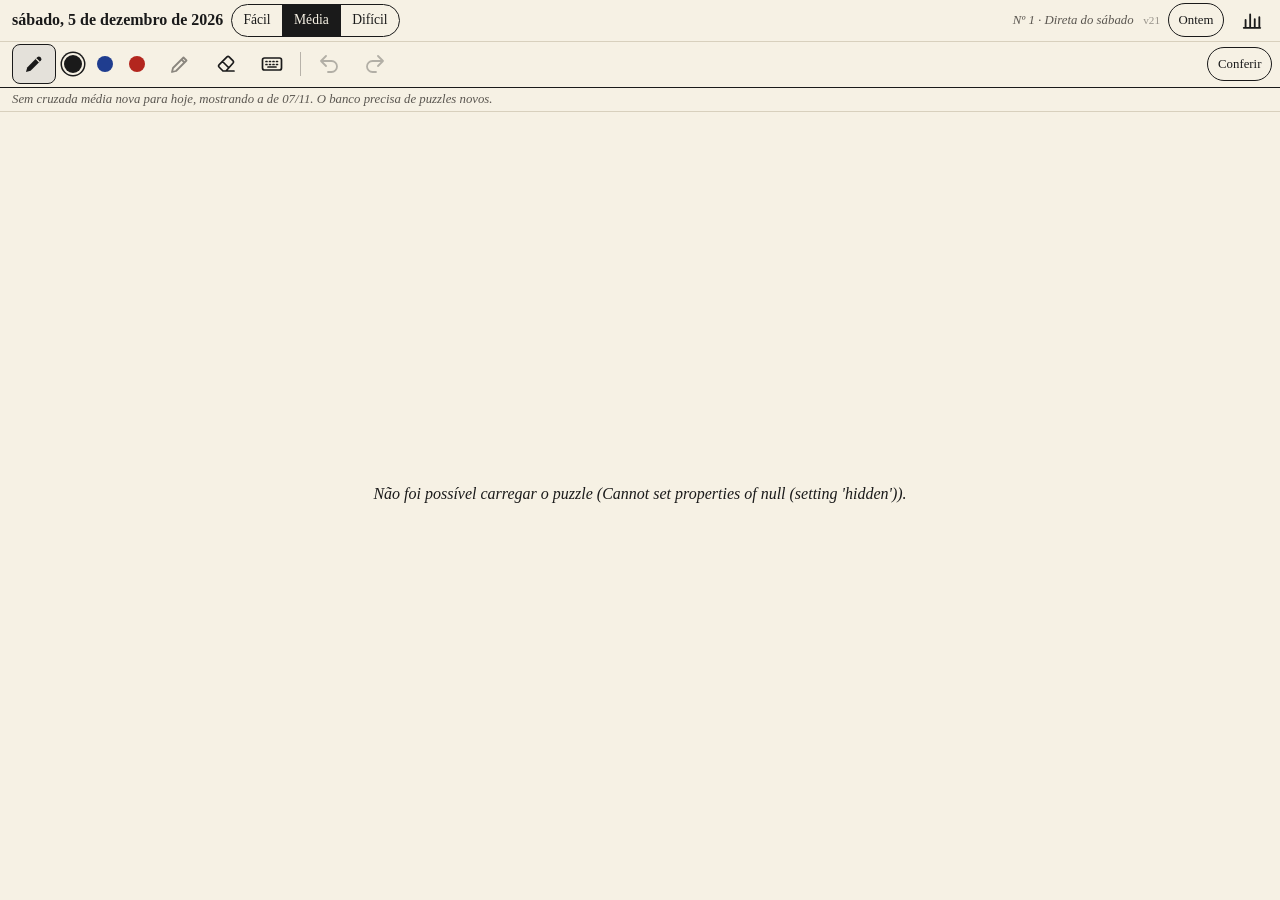
==== commit ed1a6e7b: "Lembrete de ontem com ✕ para dispensar O ✕ esconde o aviso "Ontem ficou sem conferir" daquele dia, n" ====
--- a/index.html
+++ b/index.html
@@ -62,13 +62,16 @@
     </div>
   </header>
 
-  <!-- Dia com tema: faixa de capa (nome do tema em letras grandes) -->
-  <div class="capa-tema" id="capa-tema" hidden></div>
-
   <p class="aviso" id="aviso" hidden></p>
   <button type="button" class="faixa" id="atualizacao" hidden>Atualização disponível · toque para recarregar</button>
   <button type="button" class="faixa" id="novo-puzzle" hidden>Novo puzzle disponível · toque para abrir</button>
-  <button type="button" class="faixa faixa-clara" id="lembrete-ontem" hidden>Ontem ficou sem conferir · toque para ver o gabarito</button>
+  <!-- Ontem ficou sem conferir: tocar abre o gabarito; ✕ dispensa o aviso daquele dia -->
+  <div class="lembrete" id="lembrete-ontem" hidden>
+    <button type="button" class="faixa faixa-clara" id="lembrete-abrir">Ontem ficou sem conferir · toque para ver o gabarito</button>
+    <button type="button" class="botao-icone" id="lembrete-fechar" title="Dispensar o aviso" aria-label="Dispensar o aviso">
+      <svg viewBox="0 0 24 24"><path d="M6 6l12 12 M18 6L6 18" fill="none" stroke="#1a1a1a" stroke-width="2" stroke-linecap="round"/></svg>
+    </button>
+  </div>
 
   <!-- Hoje: resultado da conferência (sem mostrar respostas) -->
   <div class="resultado" id="resultado" hidden>
@@ -131,7 +134,6 @@
         <span><i class="estado-errei-algumas"></i>Errei algumas</span>
         <span><i class="estado-nao-terminei"></i>Não terminei</span>
         <span><i class="estado-jogou"></i>Em andamento</span>
-        <span id="legenda-tema" hidden>★ Dia com tema</span>
       </div>
 
       <div class="backup">
--- a/css/estilo.css
+++ b/css/estilo.css
@@ -302,15 +302,6 @@
 .cal-dia.estado-terminei { background: var(--papel); border-color: var(--tinta-suave); border-style: dashed; }
 .cal-dia.estado-terminei { border-color: var(--acertei); }
 .cal-dia.hoje { box-shadow: 0 0 0 2px var(--papel), 0 0 0 3.5px var(--linha); font-weight: 700; }
-.cal-dia.com-tema { position: relative; }
-.cal-dia.com-tema::after {
-  content: '★';
-  position: absolute;
-  top: 1px;
-  right: 3px;
-  font-size: 0.55rem;
-  line-height: 1;
-}
 
 .legenda { display: flex; flex-wrap: wrap; gap: 0.3rem 0.9rem; margin-top: 0.6rem; font-size: 0.75rem; }
 .legenda i {
@@ -381,6 +372,23 @@
   border-bottom-color: #d8d0bd;
   font-weight: 400;
 }
+
+/* Lembrete "Ontem ficou sem conferir", com ✕ para dispensar */
+.lembrete {
+  display: flex;
+  align-items: stretch;
+  background: var(--casa-dica);
+  border-bottom: 1.5px solid #d8d0bd;
+}
+.lembrete[hidden] { display: none; }
+.lembrete .faixa {
+  flex: 1;
+  min-width: 0;
+  border-bottom: 0;
+  padding-left: calc(0.75rem + 36px); /* texto centrado apesar do ✕ */
+}
+.lembrete .botao-icone { width: 36px; height: auto; border-radius: 0; }
+.lembrete .botao-icone svg { width: 16px; height: 16px; }
 
 /* Mensagem rápida (ex.: gesto de voltar ignorado) */
 .toast {
@@ -786,85 +794,3 @@
 #conferir:disabled { cursor: default; }
 #conferir[aria-pressed="true"]:disabled { opacity: 1; }
 .avaliacao-texto { font-size: 0.85rem; font-weight: 700; }
-
-/* ---------- Dia com tema (puzzle.tema): edição especial ---------- */
-/* Cores e fonte vêm do puzzle (js/app.js, aplicarTema). Sem vermelho nem verde:
-   são da caneta e do gabarito. A grade continua papel claro. */
-
-:root {
-  --tema-destaque: #2b1d45;   /* fundo escuro da faixa e das margens */
-  --tema-borda: #7a5fc0;      /* borda grossa da grade */
-  --tema-claro: #ece6f8;      /* texto claro sobre o escuro */
-  --tema-fonte: var(--serifa);
-}
-
-body.dia-tema {
-  background-color: var(--tema-destaque);
-  /* retícula de gibi */
-  background-image: radial-gradient(rgba(255, 255, 255, 0.14) 1.1px, transparent 1.7px);
-  background-size: 8px 8px;
-}
-body.dia-tema .cabecalho {
-  background: var(--papel);
-  border-bottom: 0;
-}
-body.dia-tema .papel {
-  box-shadow: 0 0 0 4px var(--tema-borda), 0 6px 22px rgba(0, 0, 0, 0.55);
-}
-body.dia-tema .banco { color: var(--tema-claro); }
-body.dia-tema #conferir {
-  background: var(--tema-destaque);
-  border-color: var(--tema-destaque);
-  color: var(--tema-claro);
-  font-weight: 700;
-}
-body.dia-tema .data::after {
-  content: '';
-  display: inline-block;
-  width: 0.9em;
-  height: 0.9em;
-  margin-left: 0.35em;
-  vertical-align: -0.1em;
-  background: var(--tema-borda);
-  -webkit-mask: var(--tema-icone) center / contain no-repeat;
-  mask: var(--tema-icone) center / contain no-repeat;
-}
-
-.capa-tema {
-  flex: none;
-  display: flex;
-  align-items: center;
-  justify-content: center;
-  gap: 0.7rem;
-  padding: 5px 12px 6px;
-  background: linear-gradient(90deg, #150d26, var(--tema-destaque) 25%, #4b3480 50%, var(--tema-destaque) 75%, #150d26);
-  border-top: 2px solid var(--tema-borda);
-  border-bottom: 2px solid var(--tema-borda);
-  color: var(--tema-claro);
-  font-family: var(--tema-fonte);
-  font-size: 1.45rem;
-  line-height: 1.2;
-  letter-spacing: 0.07em;
-  text-transform: uppercase;
-  text-shadow: 0 2px 0 #000, 0 0 12px rgba(160, 130, 230, 0.6);
-  white-space: nowrap;
-  overflow: hidden;
-}
-.capa-tema[hidden] { display: none; }
-.capa-tema span { overflow: hidden; text-overflow: ellipsis; }
-.capa-tema i {
-  flex: none;
-  width: 1.25em;
-  height: 1.25em;
-  background: #c9b6f5;
-  -webkit-mask: var(--tema-icone) center / contain no-repeat;
-  mask: var(--tema-icone) center / contain no-repeat;
-  filter: drop-shadow(0 0 4px rgba(200, 180, 255, 0.8));
-}
-.capa-tema i:last-child { transform: scaleX(-1); }
-
-@media (max-width: 599px) {
-  .capa-tema { font-size: 1rem; gap: 0.4rem; padding: 3px 8px 4px; }
-  body.dia-tema .papel { box-shadow: 0 0 0 3px var(--tema-borda), 0 4px 14px rgba(0, 0, 0, 0.5); }
-  body.dia-tema .data::after { display: none; }
-}
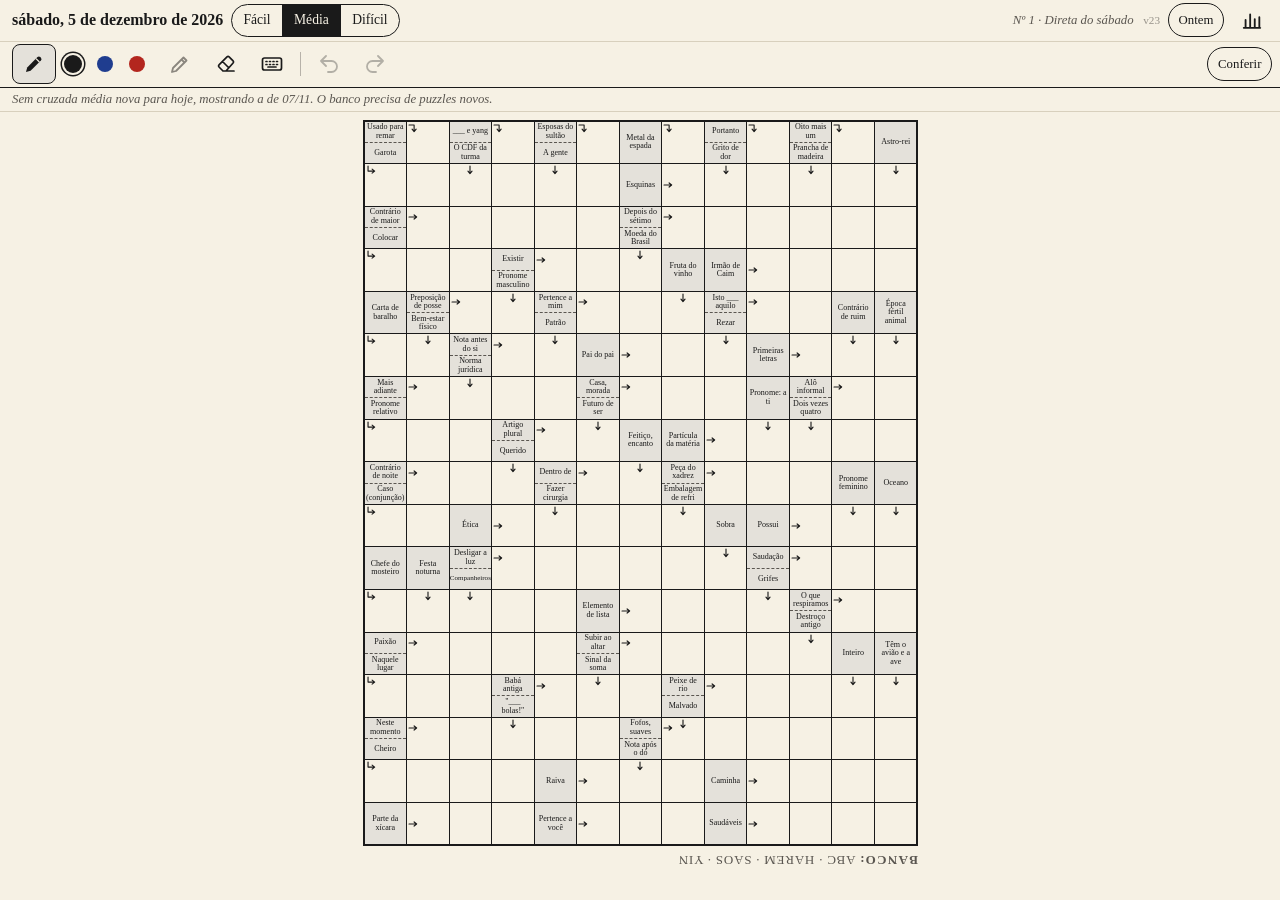
==== commit 4db3c146: "Lembrete de ontem com ✕ para dispensar O ✕ esconde o aviso "Ontem ficou sem conferir" daquele dia, n" ====
--- a/index.html
+++ b/index.html
@@ -61,6 +61,9 @@
       <button type="button" class="botao-texto" id="conferir" hidden aria-pressed="false">Conferir</button>
     </div>
   </header>
+
+  <!-- Dia com tema: faixa de capa (nome do tema em letras grandes) -->
+  <div class="capa-tema" id="capa-tema" hidden></div>
 
   <p class="aviso" id="aviso" hidden></p>
   <button type="button" class="faixa" id="atualizacao" hidden>Atualização disponível · toque para recarregar</button>
@@ -134,6 +137,7 @@
         <span><i class="estado-errei-algumas"></i>Errei algumas</span>
         <span><i class="estado-nao-terminei"></i>Não terminei</span>
         <span><i class="estado-jogou"></i>Em andamento</span>
+        <span id="legenda-tema" hidden>★ Dia com tema</span>
       </div>
 
       <div class="backup">
--- a/css/estilo.css
+++ b/css/estilo.css
@@ -302,6 +302,15 @@
 .cal-dia.estado-terminei { background: var(--papel); border-color: var(--tinta-suave); border-style: dashed; }
 .cal-dia.estado-terminei { border-color: var(--acertei); }
 .cal-dia.hoje { box-shadow: 0 0 0 2px var(--papel), 0 0 0 3.5px var(--linha); font-weight: 700; }
+.cal-dia.com-tema { position: relative; }
+.cal-dia.com-tema::after {
+  content: '★';
+  position: absolute;
+  top: 1px;
+  right: 3px;
+  font-size: 0.55rem;
+  line-height: 1;
+}
 
 .legenda { display: flex; flex-wrap: wrap; gap: 0.3rem 0.9rem; margin-top: 0.6rem; font-size: 0.75rem; }
 .legenda i {
@@ -794,3 +803,85 @@
 #conferir:disabled { cursor: default; }
 #conferir[aria-pressed="true"]:disabled { opacity: 1; }
 .avaliacao-texto { font-size: 0.85rem; font-weight: 700; }
+
+/* ---------- Dia com tema (puzzle.tema): edição especial ---------- */
+/* Cores e fonte vêm do puzzle (js/app.js, aplicarTema). Sem vermelho nem verde:
+   são da caneta e do gabarito. A grade continua papel claro. */
+
+:root {
+  --tema-destaque: #2b1d45;   /* fundo escuro da faixa e das margens */
+  --tema-borda: #7a5fc0;      /* borda grossa da grade */
+  --tema-claro: #ece6f8;      /* texto claro sobre o escuro */
+  --tema-fonte: var(--serifa);
+}
+
+body.dia-tema {
+  background-color: var(--tema-destaque);
+  /* retícula de gibi */
+  background-image: radial-gradient(rgba(255, 255, 255, 0.14) 1.1px, transparent 1.7px);
+  background-size: 8px 8px;
+}
+body.dia-tema .cabecalho {
+  background: var(--papel);
+  border-bottom: 0;
+}
+body.dia-tema .papel {
+  box-shadow: 0 0 0 4px var(--tema-borda), 0 6px 22px rgba(0, 0, 0, 0.55);
+}
+body.dia-tema .banco { color: var(--tema-claro); }
+body.dia-tema #conferir {
+  background: var(--tema-destaque);
+  border-color: var(--tema-destaque);
+  color: var(--tema-claro);
+  font-weight: 700;
+}
+body.dia-tema .data::after {
+  content: '';
+  display: inline-block;
+  width: 0.9em;
+  height: 0.9em;
+  margin-left: 0.35em;
+  vertical-align: -0.1em;
+  background: var(--tema-borda);
+  -webkit-mask: var(--tema-icone) center / contain no-repeat;
+  mask: var(--tema-icone) center / contain no-repeat;
+}
+
+.capa-tema {
+  flex: none;
+  display: flex;
+  align-items: center;
+  justify-content: center;
+  gap: 0.7rem;
+  padding: 5px 12px 6px;
+  background: linear-gradient(90deg, #150d26, var(--tema-destaque) 25%, #4b3480 50%, var(--tema-destaque) 75%, #150d26);
+  border-top: 2px solid var(--tema-borda);
+  border-bottom: 2px solid var(--tema-borda);
+  color: var(--tema-claro);
+  font-family: var(--tema-fonte);
+  font-size: 1.45rem;
+  line-height: 1.2;
+  letter-spacing: 0.07em;
+  text-transform: uppercase;
+  text-shadow: 0 2px 0 #000, 0 0 12px rgba(160, 130, 230, 0.6);
+  white-space: nowrap;
+  overflow: hidden;
+}
+.capa-tema[hidden] { display: none; }
+.capa-tema span { overflow: hidden; text-overflow: ellipsis; }
+.capa-tema i {
+  flex: none;
+  width: 1.25em;
+  height: 1.25em;
+  background: #c9b6f5;
+  -webkit-mask: var(--tema-icone) center / contain no-repeat;
+  mask: var(--tema-icone) center / contain no-repeat;
+  filter: drop-shadow(0 0 4px rgba(200, 180, 255, 0.8));
+}
+.capa-tema i:last-child { transform: scaleX(-1); }
+
+@media (max-width: 599px) {
+  .capa-tema { font-size: 1rem; gap: 0.4rem; padding: 3px 8px 4px; }
+  body.dia-tema .papel { box-shadow: 0 0 0 3px var(--tema-borda), 0 4px 14px rgba(0, 0, 0, 0.5); }
+  body.dia-tema .data::after { display: none; }
+}
